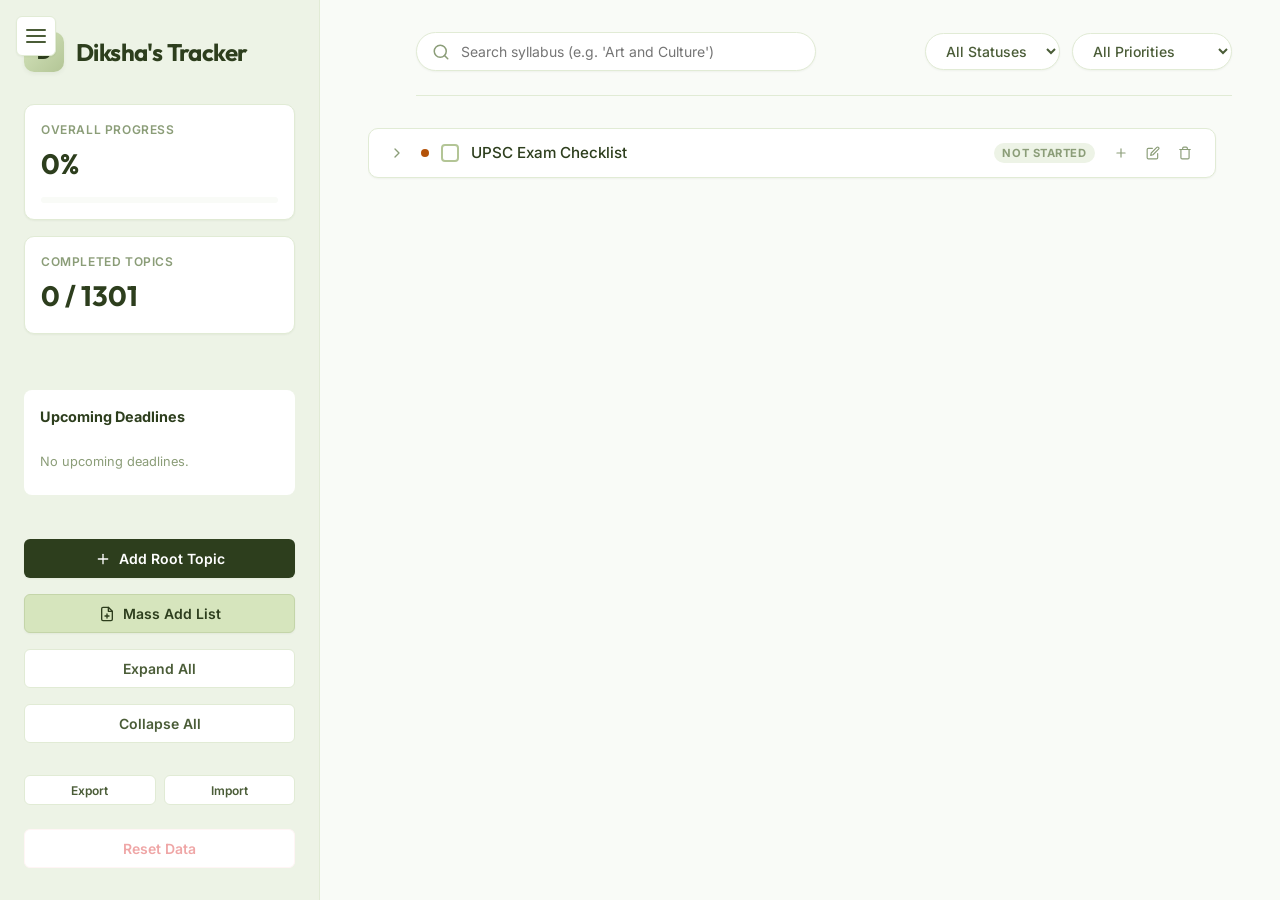
==== index.html @ 2d90a77a "Initial commit: UPSC Syllabus Tracker" ====
<!DOCTYPE html>
<html lang="en">

<head>
  <meta charset="UTF-8">
  <meta name="viewport" content="width=device-width, initial-scale=1.0">
  <title>Diksha's Tracker</title>
  <meta name="description"
    content="A premium, interactive UPSC syllabus checklist and study resource tracker with local storage persistence.">

  <!-- Google Fonts: Inter & Outfit -->
  <link rel="preconnect" href="https://fonts.googleapis.com">
  <link rel="preconnect" href="https://fonts.gstatic.com" crossorigin>
  <link
    href="https://fonts.googleapis.com/css2?family=Inter:wght@300;400;500;600;700&family=Outfit:wght@400;500;600;700;800&display=swap"
    rel="stylesheet">

  <!-- Custom CSS -->
  <link rel="stylesheet" href="style.css">
</head>

<body>

  <!-- Hamburger Menu for Mobile / Toggling Sidebar -->
  <button id="sidebar-toggle" class="sidebar-toggle" aria-label="Toggle Sidebar">
    <svg width="24" height="24" viewBox="0 0 24 24" fill="none" stroke="currentColor" stroke-width="2"
      stroke-linecap="round" stroke-linejoin="round">
      <line x1="3" y1="12" x2="21" y2="12"></line>
      <line x1="3" y1="6" x2="21" y2="6"></line>
      <line x1="3" y1="18" x2="21" y2="18"></line>
    </svg>
  </button>

  <div class="app-container" id="app-container">

    <!-- Left Sidebar: Dashboard & Stats -->
    <aside class="sidebar" id="sidebar">
      <div class="brand">
        <div class="brand-logo">D</div>
        <h1 class="brand-title">Diksha's Tracker</h1>
      </div>

      <div class="stats-container">
        <div class="stat-card">
          <span class="stat-title">Overall Progress</span>
          <span class="stat-value" id="stat-progress">0%</span>
          <div class="stat-progress-bar">
            <div class="stat-progress-fill" id="stat-progress-fill" style="width: 0%;"></div>
          </div>
        </div>

        <div class="stat-card">
          <span class="stat-title">Completed Topics</span>
          <span class="stat-value"><span id="stat-completed">0</span> / <span id="stat-total">0</span></span>
        </div>
      </div>

      <div class="agenda-container" id="agenda-container" style="margin-top: 1.5rem; padding: 1rem; background-color: var(--bg-card); border-radius: 8px; border: 1px solid var(--border-color);">
        <h3 style="font-size: 0.9rem; margin-bottom: 0.75rem; color: var(--text-primary); border-bottom: 1px solid var(--border-color); padding-bottom: 0.25rem;">Upcoming Deadlines</h3>
        <ul id="agenda-list" style="list-style: none; padding: 0; margin: 0; font-size: 0.8rem; color: var(--text-muted);">
          <li style="padding: 0.5rem 0;">No upcoming deadlines.</li>
        </ul>
      </div>

      <div class="sidebar-actions">
        <button class="btn btn-primary" id="btn-add-root-topic" style="margin-bottom: 0.5rem;">
          <svg width="16" height="16" viewBox="0 0 24 24" fill="none" stroke="currentColor" stroke-width="2"
            stroke-linecap="round" stroke-linejoin="round">
            <line x1="12" y1="5" x2="12" y2="19"></line>
            <line x1="5" y1="12" x2="19" y2="12"></line>
          </svg>
          Add Root Topic
        </button>
        <button class="btn btn-primary" id="btn-mass-add"
          style="background-color: var(--primary); border-color: var(--primary-hover); color: var(--text-primary);">
          <svg width="16" height="16" viewBox="0 0 24 24" fill="none" stroke="currentColor" stroke-width="2"
            stroke-linecap="round" stroke-linejoin="round">
            <path d="M14 2H6a2 2 0 0 0-2 2v16a2 2 0 0 0 2 2h12a2 2 0 0 0 2-2V8z"></path>
            <polyline points="14 2 14 8 20 8"></polyline>
            <line x1="12" y1="18" x2="12" y2="12"></line>
            <line x1="9" y1="15" x2="15" y2="15"></line>
          </svg>
          Mass Add List
        </button>
        <button class="btn btn-secondary" id="btn-expand-all" style="margin-top: 0.5rem;">Expand All</button>
        <button class="btn btn-secondary" id="btn-collapse-all" style="margin-top: 0.5rem;">Collapse All</button>
        
        <div style="display: flex; gap: 0.5rem; margin-top: 1.5rem;">
          <button class="btn btn-secondary" id="btn-export-backup" style="flex: 1; padding: 0.4rem; font-size: 0.75rem;" title="Download Backup">Export</button>
          <button class="btn btn-secondary" id="btn-import-backup" style="flex: 1; padding: 0.4rem; font-size: 0.75rem;" title="Upload Backup">Import</button>
          <input type="file" id="import-file-input" accept=".json" style="display: none;">
        </div>

        <button class="btn btn-secondary" id="btn-reset-data"
          style="margin-top: 1rem; color: var(--danger); border-color: var(--danger-light);">Reset Data</button>
      </div>
    </aside>

    <!-- Main Content Area: Filter & Tree -->
    <main class="main-content">
      <header class="top-nav">
        <div class="search-bar">
          <svg width="18" height="18" viewBox="0 0 24 24" fill="none" stroke="currentColor" stroke-width="2"
            stroke-linecap="round" stroke-linejoin="round" style="color: var(--text-muted);">
            <circle cx="11" cy="11" r="8"></circle>
            <line x1="21" y1="21" x2="16.65" y2="16.65"></line>
          </svg>
          <input type="text" id="search-input" placeholder="Search syllabus (e.g. 'Art and Culture')">
        </div>

        <div class="filters">
          <select id="filter-status" class="filter-select">
            <option value="all">All Statuses</option>
            <option value="not-started">Not Started</option>
            <option value="in-progress">In Progress</option>
            <option value="completed">Completed</option>
          </select>

          <select id="filter-priority" class="filter-select">
            <option value="all">All Priorities</option>
            <option value="high">High Priority</option>
            <option value="medium">Medium Priority</option>
            <option value="low">Low Priority</option>
          </select>
        </div>
      </header>

      <div class="tree-container" id="checklist-tree">
        <!-- Javascript will render nodes here -->
      </div>
    </main>
  </div>

  <!-- Dialog for Adding / Editing a Node -->
  <dialog id="node-dialog">
    <h3 class="dialog-title" id="dialog-title">Add Topic</h3>
    <form id="node-form" method="dialog">
      <input type="hidden" id="node-id">
      <input type="hidden" id="node-parent-id">

      <div class="form-group">
        <label for="node-title">Topic Title</label>
        <input type="text" id="node-title" class="form-input" required placeholder="e.g. Ancient Indian History">
      </div>

      <div class="form-group">
        <label for="node-priority">Priority</label>
        <select id="node-priority" class="form-input">
          <option value="low">Low</option>
          <option value="medium" selected>Medium</option>
          <option value="high">High</option>
        </select>
      </div>

      <div class="form-group">
        <label for="node-due-date">Due Date (Optional)</label>
        <input type="date" id="node-due-date" class="form-input">
      </div>

      <div class="form-group">
        <label for="node-notes">Notes (Optional)</label>
        <textarea id="node-notes" class="form-input" rows="3"
          placeholder="Add any study notes or references here..."></textarea>
      </div>

      <div class="dialog-actions">
        <button type="button" class="btn btn-secondary" id="btn-dialog-cancel">Cancel</button>
        <button type="submit" class="btn btn-primary" id="btn-dialog-save">Save Topic</button>
      </div>
    </form>
  </dialog>

  <!-- Mass Add Dialog -->
  <dialog id="mass-add-dialog" style="max-width: 600px; width: 90%;">
    <h3 class="dialog-title">Mass Add Topics & Subtopics</h3>
    <form id="mass-add-form" method="dialog">
      <div
        style="background: rgba(214, 229, 189, 0.3); padding: 1rem; border-radius: 8px; margin-bottom: 1rem; font-size: 0.9rem; line-height: 1.5;">
        <strong>Formatting Rules:</strong>
        <ul style="margin-top: 0.5rem; margin-bottom: 0; padding-left: 1.5rem;">
          <li>Use <strong>spaces or tabs</strong> to indent child topics.</li>
          <li>Topics with the <strong>same indentation</strong> become siblings.</li>
          <li>Topics with <strong>more indentation</strong> become children of the line directly above.</li>
          <li>No colons, commas, or numbers required—just pure indentation.</li>
        </ul>
      </div>
      <div class="form-group">
        <label for="mass-add-parent">Select Parent Topic</label>
        <select id="mass-add-parent" class="form-input">
          <option value="root">-- Add as Top-Level (Main) Topics --</option>
        </select>
      </div>
      <div class="form-group">
        <label for="mass-add-text">Paste List of Topics</label>
        <textarea id="mass-add-text" wrap="off" rows="12" placeholder="Paste your indented list here..." required
          class="form-input" style="font-family: monospace; resize: vertical; white-space: pre;"></textarea>
      </div>
      <div class="dialog-actions">
        <button type="button" class="btn btn-secondary" id="btn-mass-add-cancel">Cancel</button>
        <button type="submit" class="btn btn-primary" id="btn-mass-add-submit">Add to Syllabus</button>
      </div>
    </form>
  </dialog>


  <!-- Confirm Delete Dialog -->
  <dialog id="confirm-delete-dialog">
    <h3 class="dialog-title" style="color: var(--danger);">Confirm Deletion</h3>
    <p style="margin-bottom: 2rem;">Are you sure you want to delete this topic and all its subtopics? This action cannot
      be undone.</p>
    <div class="dialog-actions">
      <button type="button" class="btn btn-secondary" id="btn-confirm-delete-cancel">Cancel</button>
      <button type="button" class="btn btn-primary" id="btn-confirm-delete-yes"
        style="background-color: var(--danger); border-color: var(--danger);">Yes, Delete</button>
    </div>
  </dialog>

  <!-- Confirm Reset Dialog -->
  <dialog id="confirm-reset-dialog">
    <h3 class="dialog-title" style="color: var(--danger);">Reset All Data</h3>
    <p style="margin-bottom: 2rem;">Are you sure you want to reset all progress and restore the default syllabus? This
      action cannot be undone.</p>
    <div class="dialog-actions">
      <button type="button" class="btn btn-secondary" id="btn-confirm-reset-cancel">Cancel</button>
      <button type="button" class="btn btn-primary" id="btn-confirm-reset-yes"
        style="background-color: var(--danger); border-color: var(--danger);">Yes, Reset</button>
    </div>
  </dialog>

  <!-- External Scripts -->
  <script src="data.js"></script>
  <script src="app.js"></script>
</body>

</html>
---- style.css ----
/* CSS Variables for Premium Sage Green Pastel Theme */
:root {
  --bg-darker: #f9fbf7;
  --bg-dark: #edf3e6;
  --bg-card: #ffffff;
  --bg-card-hover: #f5f9f0;
  --border: #e1ebd5;
  --border-focus: #b3c596;
  
  --text-primary: #2d3e1d;
  --text-secondary: #4a5c37;
  --text-muted: #8b9d78;
  
  --primary: #d6e5bd;
  --primary-hover: #c4d5a9;
  --primary-light: #f1f6ea;
  
  --success: #8bbfa1;
  --success-light: #eff7f3;
  --warning: #f1d48b;
  --warning-light: #fdfbf5;
  --danger: #efa6a6;
  --danger-light: #fff5f5;
  
  --priority-high: #b91c1c;
  --priority-medium: #b45309;
  --priority-low: #0369a1;
  
  --shadow-sm: 0 1px 2px 0 rgba(45, 62, 29, 0.05);
  --shadow-md: 0 4px 6px -1px rgba(45, 62, 29, 0.05), 0 2px 4px -1px rgba(45, 62, 29, 0.03);
  --shadow-lg: 0 10px 15px -3px rgba(45, 62, 29, 0.05), 0 4px 6px -2px rgba(45, 62, 29, 0.03);
  --shadow-xl: 0 20px 25px -5px rgba(45, 62, 29, 0.08), 0 10px 10px -5px rgba(45, 62, 29, 0.03);
  
  --radius-sm: 6px;
  --radius-md: 10px;
  --radius-lg: 16px;
  --radius-xl: 24px;
  
  --font-sans: 'Inter', sans-serif;
  --font-title: 'Outfit', sans-serif;
}

/* Basic Resets & Scrollbars */
* {
  box-sizing: border-box;
  margin: 0;
  padding: 0;
}

body {
  font-family: var(--font-sans);
  background-color: var(--bg-darker);
  color: var(--text-primary);
  line-height: 1.5;
  min-height: 100vh;
  overflow-x: hidden;
}

::-webkit-scrollbar {
  width: 8px;
  height: 8px;
}
::-webkit-scrollbar-track {
  background: var(--bg-darker);
}
::-webkit-scrollbar-thumb {
  background: var(--border);
  border-radius: var(--radius-sm);
}
::-webkit-scrollbar-thumb:hover {
  background: var(--text-muted);
}

/* Layout Styling */
.app-container {
  display: grid;
  grid-template-columns: 320px 1fr;
  min-height: 100vh;
  transition: grid-template-columns 0.3s ease;
}

.app-container.sidebar-closed {
  grid-template-columns: 0px 1fr;
}

/* Sidebar / Dashboard Section */
.sidebar {
  background-color: var(--bg-dark);
  border-right: 1px solid var(--border);
  padding: 2rem 1.5rem;
  display: flex;
  flex-direction: column;
  gap: 2rem;
  position: sticky;
  top: 0;
  height: 100vh;
  overflow-y: auto;
  transition: all 0.3s ease;
}

.app-container.sidebar-closed .sidebar {
  padding: 0;
  border-right: none;
  opacity: 0;
  pointer-events: none;
}

.brand {
  display: flex;
  align-items: center;
  gap: 0.75rem;
}

.brand-logo {
  width: 40px;
  height: 40px;
  background: linear-gradient(135deg, var(--primary) 0%, #b3c596 100%);
  border-radius: var(--radius-md);
  display: flex;
  align-items: center;
  justify-content: center;
  font-weight: 800;
  color: #2d3e1d;
  font-size: 1.25rem;
  box-shadow: 0 2px 4px rgba(45, 62, 29, 0.06);
}

.brand-title {
  font-family: var(--font-title);
  font-size: 1.5rem;
  font-weight: 700;
  letter-spacing: -0.025em;
  color: var(--text-primary);
}

.stats-container {
  display: flex;
  flex-direction: column;
  gap: 1rem;
}

.stat-card {
  background-color: var(--bg-card);
  border: 1px solid var(--border);
  border-radius: var(--radius-md);
  padding: 1rem;
  display: flex;
  flex-direction: column;
  gap: 0.25rem;
  position: relative;
  overflow: hidden;
  box-shadow: var(--shadow-sm);
}

.stat-title {
  font-size: 0.75rem;
  font-weight: 600;
  text-transform: uppercase;
  letter-spacing: 0.05em;
  color: var(--text-muted);
}

.stat-value {
  font-family: var(--font-title);
  font-size: 1.75rem;
  font-weight: 700;
  color: var(--text-primary);
}

.stat-progress-bar {
  width: 100%;
  height: 6px;
  background-color: var(--bg-darker);
  border-radius: 3px;
  margin-top: 0.5rem;
  overflow: hidden;
}

.stat-progress-fill {
  height: 100%;
  background: linear-gradient(90deg, #818cf8 0%, #a78bfa 100%);
  width: 0%;
  transition: width 0.6s ease;
}

.sidebar-actions {
  display: flex;
  flex-direction: column;
  gap: 0.5rem;
  margin-top: auto;
}

.btn {
  display: inline-flex;
  align-items: center;
  justify-content: center;
  gap: 0.5rem;
  padding: 0.625rem 1rem;
  font-family: var(--font-sans);
  font-size: 0.875rem;
  font-weight: 600;
  border-radius: var(--radius-sm);
  border: 1px solid transparent;
  cursor: pointer;
  transition: all 0.2s ease;
}

.btn-primary {
  background-color: var(--text-primary);
  color: white;
  box-shadow: var(--shadow-sm);
}
.btn-primary:hover {
  background-color: var(--text-secondary);
}

.btn-secondary {
  background-color: var(--bg-card);
  color: var(--text-secondary);
  border-color: var(--border);
}
.btn-secondary:hover {
  background-color: var(--bg-dark);
  border-color: var(--border-focus);
}

/* Sidebar Toggle (Hamburger) */
.sidebar-toggle {
  position: fixed;
  top: 1rem;
  left: 1rem;
  z-index: 1000;
  background-color: var(--bg-card);
  border: 1px solid var(--border);
  border-radius: var(--radius-sm);
  width: 40px;
  height: 40px;
  display: flex;
  align-items: center;
  justify-content: center;
  cursor: pointer;
  color: var(--text-secondary);
  box-shadow: var(--shadow-sm);
  transition: all 0.2s ease;
}

.sidebar-toggle:hover {
  background-color: var(--bg-dark);
  border-color: var(--border-focus);
}

/* Main Content Area */
.main-content {
  padding: 2rem 3rem;
  display: flex;
  flex-direction: column;
  gap: 2rem;
  height: 100vh;
  overflow: hidden; /* Tree will scroll internally */
}

/* Top Navigation (Search & Filters) */
.top-nav {
  display: flex;
  align-items: center;
  justify-content: space-between;
  gap: 1rem;
  padding-bottom: 1.5rem;
  border-bottom: 1px solid var(--border);
  margin-left: 3rem; /* Leave space for hamburger */
}

.search-bar {
  position: relative;
  flex: 1;
  max-width: 400px;
}
.search-bar svg {
  position: absolute;
  left: 1rem;
  top: 50%;
  transform: translateY(-50%);
}
.search-bar input {
  width: 100%;
  padding: 0.625rem 1rem 0.625rem 2.75rem;
  border-radius: var(--radius-xl);
  border: 1px solid var(--border);
  background-color: var(--bg-card);
  font-family: var(--font-sans);
  font-size: 0.875rem;
  color: var(--text-primary);
  outline: none;
  transition: all 0.2s ease;
  box-shadow: var(--shadow-sm);
}
.search-bar input:focus {
  border-color: var(--border-focus);
  box-shadow: 0 0 0 3px rgba(214, 229, 189, 0.3);
}

.filters {
  display: flex;
  gap: 0.75rem;
}
.filter-select {
  padding: 0.5rem 1rem;
  border-radius: var(--radius-xl);
  border: 1px solid var(--border);
  background-color: var(--bg-card);
  font-family: var(--font-sans);
  font-size: 0.875rem;
  font-weight: 500;
  color: var(--text-secondary);
  outline: none;
  cursor: pointer;
  box-shadow: var(--shadow-sm);
}
.filter-select:focus {
  border-color: var(--border-focus);
}

/* Tree Container */
.tree-container {
  flex: 1;
  overflow-y: auto;
  padding-right: 1rem;
  padding-bottom: 3rem;
}

/* Node Styling */
.node {
  margin-bottom: 0.25rem;
  position: relative;
}

.node-content {
  display: flex;
  align-items: center;
  gap: 0.75rem;
  padding: 0.625rem 1rem;
  background-color: var(--bg-card);
  border: 1px solid var(--border);
  border-radius: var(--radius-md);
  transition: all 0.2s ease;
  box-shadow: var(--shadow-sm);
  cursor: pointer;
}

.node-content:hover {
  background-color: var(--bg-card-hover);
  border-color: var(--border-focus);
  transform: translateX(2px);
  position: relative;
  z-index: 50;
}

/* Drag Styling (If implemented later) */
.node-content.drag-over {
  border: 2px dashed var(--primary);
  background-color: var(--primary-light);
}

.node-toggle {
  width: 24px;
  height: 24px;
  display: flex;
  align-items: center;
  justify-content: center;
  cursor: pointer;
  color: var(--text-muted);
  border-radius: 4px;
  transition: all 0.2s ease;
}
.node-toggle:hover {
  background-color: var(--bg-dark);
  color: var(--text-primary);
}
.node-toggle.expanded svg {
  transform: rotate(90deg);
}
.node-toggle.hidden {
  visibility: hidden;
}

.node-info {
  flex: 1;
  display: flex;
  align-items: center;
  gap: 0.75rem;
  min-width: 0; /* allows text truncation */
}

.node-title-group {
  display: flex;
  flex-direction: column;
  gap: 0.25rem;
}

.node-title {
  font-weight: 500;
  font-size: 0.95rem;
  color: var(--text-primary);
  white-space: normal;
  word-break: break-word;
  overflow-wrap: break-word;
}

.node-meta-row {
  display: flex;
  gap: 0.75rem;
  align-items: center;
}

.node-meta {
  font-size: 0.75rem;
  color: var(--text-muted);
  display: inline-flex;
  align-items: center;
  padding: 2px 6px;
  background: rgba(255, 255, 255, 0.05);
  border-radius: 4px;
  border: 1px solid var(--border-color);
  cursor: help;
}

.node-meta.due-date {
  color: var(--secondary);
}

.node-meta.notes-icon {
  color: var(--primary);
  position: relative;
}

.node-meta.notes-icon:hover::after {
  content: attr(data-tooltip);
  position: absolute;
  top: 100%;
  left: 0;
  margin-top: 8px;
  background-color: #222;
  color: #fff;
  padding: 8px 12px;
  border-radius: 6px;
  font-size: 0.8rem;
  white-space: pre-wrap;
  width: max-content;
  max-width: 250px;
  z-index: 1000;
  box-shadow: 0 4px 12px rgba(0,0,0,0.5);
  border: 1px solid #444;
  pointer-events: none;
}

.status-badge {
  font-size: 0.7rem;
  font-weight: 700;
  text-transform: uppercase;
  padding: 0.2rem 0.5rem;
  border-radius: 12px;
  letter-spacing: 0.05em;
  white-space: nowrap;
}

.status-select {
  appearance: none;
  -webkit-appearance: none;
  border: none;
  cursor: pointer;
  outline: none;
  text-align: center;
  font-family: var(--font-sans);
}

.node-checkbox {
  appearance: none;
  -webkit-appearance: none;
  width: 18px;
  height: 18px;
  border: 2px solid var(--border-focus);
  border-radius: 4px;
  background-color: var(--bg-card);
  cursor: pointer;
  display: flex;
  align-items: center;
  justify-content: center;
  transition: all 0.2s ease;
  flex-shrink: 0;
}
.node-checkbox:checked {
  background-color: var(--success);
  border-color: var(--success);
}
.node-checkbox:checked::after {
  content: '';
  width: 4px;
  height: 8px;
  border: solid white;
  border-width: 0 2px 2px 0;
  transform: rotate(45deg);
  margin-bottom: 2px;
}

.status-not-started {
  background-color: var(--bg-dark);
  color: var(--text-muted);
}
.status-in-progress {
  background-color: var(--warning-light);
  color: var(--warning);
  border: 1px solid #fde68a;
}
.status-completed {
  background-color: var(--success-light);
  color: var(--success);
  border: 1px solid #a7f3d0;
}

.priority-indicator {
  width: 8px;
  height: 8px;
  border-radius: 50%;
  flex-shrink: 0;
}
.priority-high { background-color: var(--priority-high); }
.priority-medium { background-color: var(--priority-medium); }
.priority-low { background-color: var(--priority-low); }

/* Node Controls (Actions) */
.node-controls {
  display: flex;
  align-items: center;
  gap: 0.25rem;
  transition: all 0.2s ease;
}

.control-btn {
  background: none;
  border: none;
  cursor: pointer;
  color: var(--text-muted);
  display: flex;
  align-items: center;
  justify-content: center;
  width: 28px;
  height: 28px;
  border-radius: var(--radius-sm);
  transition: all 0.15s ease;
}

.control-btn:hover {
  background-color: var(--bg-dark);
  color: var(--text-primary);
}

.control-btn.btn-delete:hover {
  background-color: var(--danger-light);
  color: var(--danger);
}

/* Subtopics Container */
.node-children {
  margin-left: 1.75rem;
  border-left: 1px dashed var(--border);
  padding-left: 1rem;
  margin-top: 0.5rem;
  display: flex;
  flex-direction: column;
  gap: 0.25rem;
}
.node-children.collapsed {
  display: none;
}

/* Dialogs / Modals */
dialog {
  margin: auto;
  padding: 2rem;
  border: none;
  border-radius: var(--radius-lg);
  box-shadow: var(--shadow-xl);
  background-color: var(--bg-card);
  width: 90%;
  max-width: 450px;
  color: var(--text-primary);
}
dialog::backdrop {
  background-color: rgba(45, 62, 29, 0.4);
  backdrop-filter: blur(4px);
}

.dialog-title {
  font-family: var(--font-title);
  font-size: 1.25rem;
  margin-bottom: 1.5rem;
  color: var(--text-primary);
}

.form-group {
  display: flex;
  flex-direction: column;
  gap: 0.5rem;
  margin-bottom: 1.25rem;
}
.form-group label {
  font-size: 0.875rem;
  font-weight: 600;
  color: var(--text-secondary);
}
.form-input {
  padding: 0.625rem;
  border: 1px solid var(--border);
  border-radius: var(--radius-sm);
  font-family: var(--font-sans);
  font-size: 0.875rem;
  background-color: var(--bg-darker);
  color: var(--text-primary);
  outline: none;
}
.form-input:focus {
  border-color: var(--border-focus);
}

.dialog-actions {
  display: flex;
  justify-content: flex-end;
  gap: 0.75rem;
  margin-top: 2rem;
}

/* Responsive adjustments */
@media (max-width: 768px) {
  .app-container {
    display: block;
  }
  .app-container.sidebar-closed {
    display: block;
  }
  .sidebar {
    position: fixed;
    z-index: 100;
    width: 280px;
    transform: translateX(-100%);
  }
  .app-container:not(.sidebar-closed) .sidebar {
    transform: translateX(0);
    box-shadow: var(--shadow-xl);
  }
  .main-content {
    padding: 1rem;
    padding-top: 4rem; /* Give space for fixed hamburger menu */
  }
  .top-nav {
    flex-direction: column;
    align-items: stretch; /* Stretch children */
    margin-left: 0;
    gap: 1rem;
    position: static; /* Remove sticky top to prevent overlap issues on mobile scroll */
  }
  .search-bar {
    max-width: 100%;
    width: 100%;
  }
  .filters {
    flex-wrap: wrap;
    width: 100%;
  }
  .filter-select {
    flex: 1 1 auto;
  }
  
  /* Tree Row Adjustments */
  .node-content {
    flex-wrap: wrap;
    padding: 0.75rem;
  }
  .node-info {
    flex: 1 1 calc(100% - 50px);
    min-width: 100px;
  }
  .status-badge {
    margin-top: 0.5rem;
    margin-left: 2rem; /* Align underneath text */
    flex: 1 1 auto;
  }
  .node-controls {
    margin-top: 0.5rem;
    margin-left: auto;
  }
  
  /* Make dialogs full width on mobile */
  dialog {
    width: 95%;
    max-width: none;
    margin: auto;
    padding: 1.5rem;
  }
}
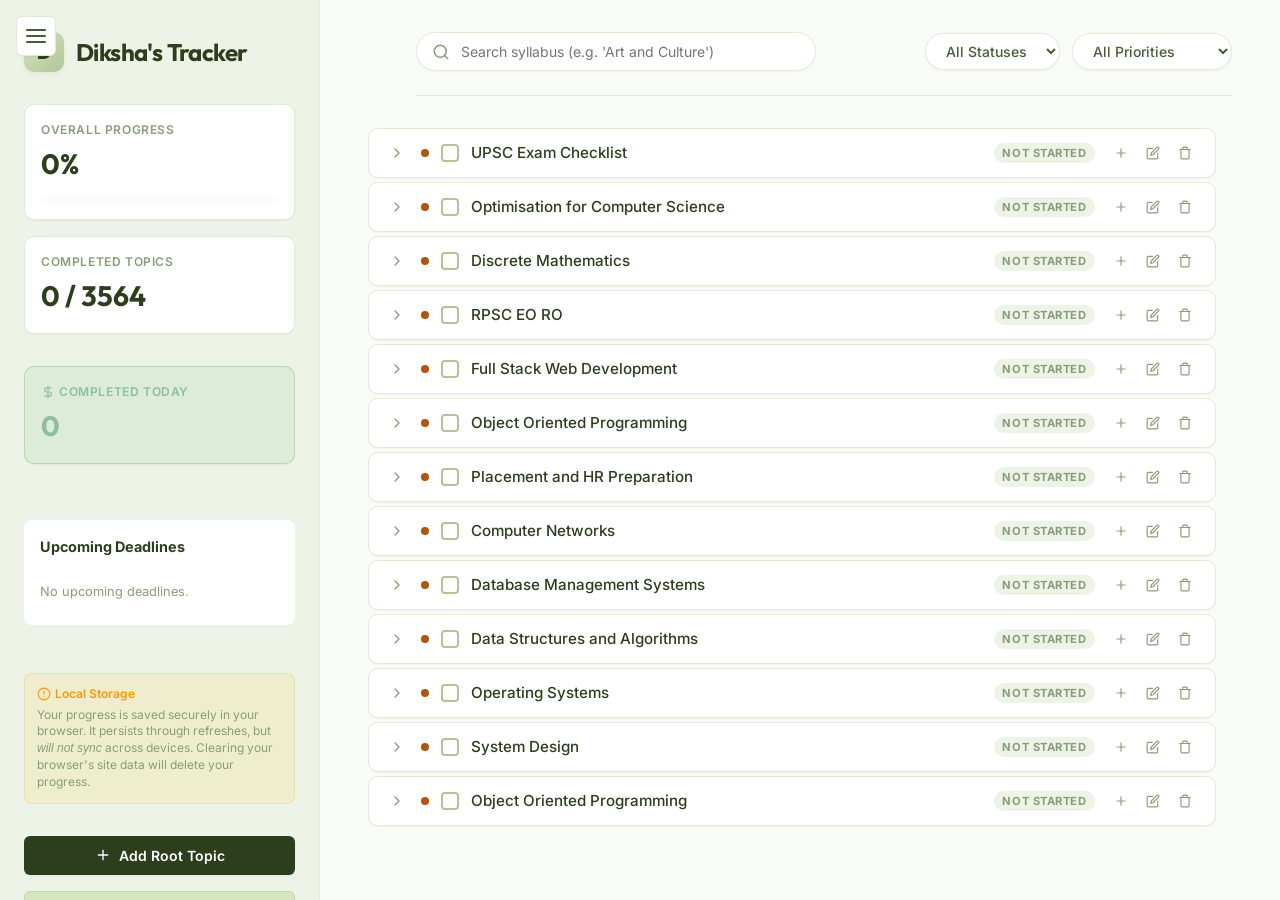
==== commit dfa8c43a: "TOPICS ADDED" ====
--- a/index.html
+++ b/index.html
@@ -53,6 +53,16 @@
           <span class="stat-title">Completed Topics</span>
           <span class="stat-value"><span id="stat-completed">0</span> / <span id="stat-total">0</span></span>
         </div>
+
+        <div class="stat-card" style="margin-top: 1rem; background: rgba(76, 175, 80, 0.1); border-color: rgba(76, 175, 80, 0.3);">
+          <span class="stat-title" style="color: var(--success); display: flex; align-items: center;">
+            <svg width="14" height="14" viewBox="0 0 24 24" fill="none" stroke="currentColor" stroke-width="2" stroke-linecap="round" stroke-linejoin="round" style="margin-right: 4px;">
+              <path d="M12 2v20M17 5H9.5a3.5 3.5 0 0 0 0 7h5a3.5 3.5 0 0 1 0 7H6"></path>
+            </svg>
+            Completed Today
+          </span>
+          <span class="stat-value" id="stat-daily-streak" style="color: var(--success);">0</span>
+        </div>
       </div>
 
       <div class="agenda-container" id="agenda-container" style="margin-top: 1.5rem; padding: 1rem; background-color: var(--bg-card); border-radius: 8px; border: 1px solid var(--border-color);">
@@ -60,6 +70,18 @@
         <ul id="agenda-list" style="list-style: none; padding: 0; margin: 0; font-size: 0.8rem; color: var(--text-muted);">
           <li style="padding: 0.5rem 0;">No upcoming deadlines.</li>
         </ul>
+      </div>
+
+      <div style="margin-top: 1rem; padding: 0.75rem; background-color: rgba(255, 193, 7, 0.1); border: 1px solid rgba(255, 193, 7, 0.3); border-radius: 8px; font-size: 0.75rem; color: var(--text-muted); line-height: 1.4;">
+        <div style="display: flex; align-items: center; margin-bottom: 0.25rem; color: #ff9800; font-weight: 600;">
+          <svg width="14" height="14" viewBox="0 0 24 24" fill="none" stroke="currentColor" stroke-width="2" stroke-linecap="round" stroke-linejoin="round" style="margin-right: 4px;">
+            <circle cx="12" cy="12" r="10"></circle>
+            <line x1="12" y1="8" x2="12" y2="12"></line>
+            <line x1="12" y1="16" x2="12.01" y2="16"></line>
+          </svg>
+          Local Storage
+        </div>
+        Your progress is saved securely in your browser. It persists through refreshes, but <em>will not sync</em> across devices. Clearing your browser's site data will delete your progress.
       </div>
 
       <div class="sidebar-actions">
@@ -82,6 +104,13 @@
           </svg>
           Mass Add List
         </button>
+        <button class="btn btn-secondary" id="btn-mass-delete" style="margin-top: 0.5rem; color: var(--danger); border-color: var(--danger-light);">
+          <svg width="16" height="16" viewBox="0 0 24 24" fill="none" stroke="currentColor" stroke-width="2" stroke-linecap="round" stroke-linejoin="round">
+            <polyline points="3 6 5 6 21 6"></polyline>
+            <path d="M19 6v14a2 2 0 0 1-2 2H7a2 2 0 0 1-2-2V6m3 0V4a2 2 0 0 1 2-2h4a2 2 0 0 1 2 2v2"></path>
+          </svg>
+          Mass Delete
+        </button>
         <button class="btn btn-secondary" id="btn-expand-all" style="margin-top: 0.5rem;">Expand All</button>
         <button class="btn btn-secondary" id="btn-collapse-all" style="margin-top: 0.5rem;">Collapse All</button>
         
@@ -125,8 +154,10 @@
         </div>
       </header>
 
-      <div class="tree-container" id="checklist-tree">
-        <!-- Javascript will render nodes here -->
+      <div class="tree-scroll-wrapper">
+        <div class="tree-container" id="checklist-tree">
+          <!-- Javascript will render nodes here -->
+        </div>
       </div>
     </main>
   </div>
@@ -227,6 +258,32 @@
     </div>
   </dialog>
 
+  <!-- Mass Delete Dialog -->
+  <dialog id="mass-delete-dialog" style="max-width: 600px; width: 90%;">
+    <h3 class="dialog-title" style="color: var(--danger);">Mass Delete Topics</h3>
+    <form id="mass-delete-form" method="dialog">
+      <div style="background: rgba(244, 67, 54, 0.1); padding: 1rem; border-radius: 8px; margin-bottom: 1rem; font-size: 0.9rem; line-height: 1.5; color: var(--text-primary);">
+        <strong>Warning:</strong> Deleting a topic will also permanently delete all of its subtopics.
+      </div>
+      
+      <div class="form-group" style="display: flex; gap: 0.5rem; margin-bottom: 1rem;">
+        <input type="text" id="mass-delete-search" class="form-input" placeholder="Search topics to delete..." style="flex: 1;">
+        <button type="button" class="btn btn-secondary" id="btn-mass-delete-toggle-all">Select All</button>
+      </div>
+
+      <div class="form-group">
+        <div id="mass-delete-list" style="max-height: 50vh; overflow-y: auto; border: 1px solid var(--border-color); border-radius: 8px; padding: 0.5rem; background: var(--bg-main);">
+          <!-- JavaScript will populate checkboxes here -->
+        </div>
+      </div>
+
+      <div class="dialog-actions">
+        <button type="button" class="btn btn-secondary" id="btn-mass-delete-cancel">Cancel</button>
+        <button type="submit" class="btn btn-primary" id="btn-mass-delete-confirm" style="background-color: var(--danger); border-color: var(--danger); color: white;">Delete Selected</button>
+      </div>
+    </form>
+  </dialog>
+
   <!-- External Scripts -->
   <script src="data.js"></script>
   <script src="app.js"></script>
--- a/style.css
+++ b/style.css
@@ -6,36 +6,36 @@
   --bg-card-hover: #f5f9f0;
   --border: #e1ebd5;
   --border-focus: #b3c596;
-  
+
   --text-primary: #2d3e1d;
   --text-secondary: #4a5c37;
   --text-muted: #8b9d78;
-  
+
   --primary: #d6e5bd;
   --primary-hover: #c4d5a9;
   --primary-light: #f1f6ea;
-  
+
   --success: #8bbfa1;
   --success-light: #eff7f3;
   --warning: #f1d48b;
   --warning-light: #fdfbf5;
   --danger: #efa6a6;
   --danger-light: #fff5f5;
-  
+
   --priority-high: #b91c1c;
   --priority-medium: #b45309;
   --priority-low: #0369a1;
-  
+
   --shadow-sm: 0 1px 2px 0 rgba(45, 62, 29, 0.05);
   --shadow-md: 0 4px 6px -1px rgba(45, 62, 29, 0.05), 0 2px 4px -1px rgba(45, 62, 29, 0.03);
   --shadow-lg: 0 10px 15px -3px rgba(45, 62, 29, 0.05), 0 4px 6px -2px rgba(45, 62, 29, 0.03);
   --shadow-xl: 0 20px 25px -5px rgba(45, 62, 29, 0.08), 0 10px 10px -5px rgba(45, 62, 29, 0.03);
-  
+
   --radius-sm: 6px;
   --radius-md: 10px;
   --radius-lg: 16px;
   --radius-xl: 24px;
-  
+
   --font-sans: 'Inter', sans-serif;
   --font-title: 'Outfit', sans-serif;
 }
@@ -60,13 +60,16 @@
   width: 8px;
   height: 8px;
 }
+
 ::-webkit-scrollbar-track {
   background: var(--bg-darker);
 }
+
 ::-webkit-scrollbar-thumb {
   background: var(--border);
   border-radius: var(--radius-sm);
 }
+
 ::-webkit-scrollbar-thumb:hover {
   background: var(--text-muted);
 }
@@ -210,6 +213,7 @@
   color: white;
   box-shadow: var(--shadow-sm);
 }
+
 .btn-primary:hover {
   background-color: var(--text-secondary);
 }
@@ -219,6 +223,7 @@
   color: var(--text-secondary);
   border-color: var(--border);
 }
+
 .btn-secondary:hover {
   background-color: var(--bg-dark);
   border-color: var(--border-focus);
@@ -256,7 +261,8 @@
   flex-direction: column;
   gap: 2rem;
   height: 100vh;
-  overflow: hidden; /* Tree will scroll internally */
+  overflow: hidden;
+  /* Tree will scroll internally */
 }
 
 /* Top Navigation (Search & Filters) */
@@ -267,7 +273,8 @@
   gap: 1rem;
   padding-bottom: 1.5rem;
   border-bottom: 1px solid var(--border);
-  margin-left: 3rem; /* Leave space for hamburger */
+  margin-left: 3rem;
+  /* Leave space for hamburger */
 }
 
 .search-bar {
@@ -275,12 +282,14 @@
   flex: 1;
   max-width: 400px;
 }
+
 .search-bar svg {
   position: absolute;
   left: 1rem;
   top: 50%;
   transform: translateY(-50%);
 }
+
 .search-bar input {
   width: 100%;
   padding: 0.625rem 1rem 0.625rem 2.75rem;
@@ -294,6 +303,7 @@
   transition: all 0.2s ease;
   box-shadow: var(--shadow-sm);
 }
+
 .search-bar input:focus {
   border-color: var(--border-focus);
   box-shadow: 0 0 0 3px rgba(214, 229, 189, 0.3);
@@ -303,6 +313,7 @@
   display: flex;
   gap: 0.75rem;
 }
+
 .filter-select {
   padding: 0.5rem 1rem;
   border-radius: var(--radius-xl);
@@ -316,16 +327,26 @@
   cursor: pointer;
   box-shadow: var(--shadow-sm);
 }
+
 .filter-select:focus {
   border-color: var(--border-focus);
 }
 
-/* Tree Container */
-.tree-container {
+/* Tree Container Wrapper (Handles Scrolling) */
+.tree-scroll-wrapper {
   flex: 1;
   overflow-y: auto;
+  overflow-x: auto;
+  -webkit-overflow-scrolling: touch;
+}
+
+/* Inner Tree Container (Handles Width Expansion) */
+.tree-container {
   padding-right: 1rem;
   padding-bottom: 3rem;
+  min-width: 100%;
+  width: max-content;
+  max-width: 1000px;
 }
 
 /* Node Styling */
@@ -372,13 +393,16 @@
   border-radius: 4px;
   transition: all 0.2s ease;
 }
+
 .node-toggle:hover {
   background-color: var(--bg-dark);
   color: var(--text-primary);
 }
+
 .node-toggle.expanded svg {
   transform: rotate(90deg);
 }
+
 .node-toggle.hidden {
   visibility: hidden;
 }
@@ -388,7 +412,8 @@
   display: flex;
   align-items: center;
   gap: 0.75rem;
-  min-width: 0; /* allows text truncation */
+  min-width: 0;
+  /* allows text truncation */
 }
 
 .node-title-group {
@@ -448,7 +473,7 @@
   width: max-content;
   max-width: 250px;
   z-index: 1000;
-  box-shadow: 0 4px 12px rgba(0,0,0,0.5);
+  box-shadow: 0 4px 12px rgba(0, 0, 0, 0.5);
   border: 1px solid #444;
   pointer-events: none;
 }
@@ -488,10 +513,12 @@
   transition: all 0.2s ease;
   flex-shrink: 0;
 }
+
 .node-checkbox:checked {
   background-color: var(--success);
   border-color: var(--success);
 }
+
 .node-checkbox:checked::after {
   content: '';
   width: 4px;
@@ -506,11 +533,13 @@
   background-color: var(--bg-dark);
   color: var(--text-muted);
 }
+
 .status-in-progress {
   background-color: var(--warning-light);
   color: var(--warning);
   border: 1px solid #fde68a;
 }
+
 .status-completed {
   background-color: var(--success-light);
   color: var(--success);
@@ -523,9 +552,18 @@
   border-radius: 50%;
   flex-shrink: 0;
 }
-.priority-high { background-color: var(--priority-high); }
-.priority-medium { background-color: var(--priority-medium); }
-.priority-low { background-color: var(--priority-low); }
+
+.priority-high {
+  background-color: var(--priority-high);
+}
+
+.priority-medium {
+  background-color: var(--priority-medium);
+}
+
+.priority-low {
+  background-color: var(--priority-low);
+}
 
 /* Node Controls (Actions) */
 .node-controls {
@@ -569,6 +607,7 @@
   flex-direction: column;
   gap: 0.25rem;
 }
+
 .node-children.collapsed {
   display: none;
 }
@@ -585,6 +624,7 @@
   max-width: 450px;
   color: var(--text-primary);
 }
+
 dialog::backdrop {
   background-color: rgba(45, 62, 29, 0.4);
   backdrop-filter: blur(4px);
@@ -603,11 +643,13 @@
   gap: 0.5rem;
   margin-bottom: 1.25rem;
 }
+
 .form-group label {
   font-size: 0.875rem;
   font-weight: 600;
   color: var(--text-secondary);
 }
+
 .form-input {
   padding: 0.625rem;
   border: 1px solid var(--border);
@@ -618,6 +660,7 @@
   color: var(--text-primary);
   outline: none;
 }
+
 .form-input:focus {
   border-color: var(--border-focus);
 }
@@ -634,61 +677,76 @@
   .app-container {
     display: block;
   }
+
   .app-container.sidebar-closed {
     display: block;
   }
+
   .sidebar {
     position: fixed;
     z-index: 100;
     width: 280px;
     transform: translateX(-100%);
   }
+
   .app-container:not(.sidebar-closed) .sidebar {
     transform: translateX(0);
     box-shadow: var(--shadow-xl);
   }
+
   .main-content {
     padding: 1rem;
-    padding-top: 4rem; /* Give space for fixed hamburger menu */
-  }
+    padding-top: 4rem;
+    /* Give space for fixed hamburger menu */
+  }
+
   .top-nav {
     flex-direction: column;
-    align-items: stretch; /* Stretch children */
+    align-items: stretch;
+    /* Stretch children */
     margin-left: 0;
     gap: 1rem;
-    position: static; /* Remove sticky top to prevent overlap issues on mobile scroll */
-  }
+    position: static;
+    /* Remove sticky top to prevent overlap issues on mobile scroll */
+  }
+
   .search-bar {
     max-width: 100%;
     width: 100%;
   }
+
   .filters {
     flex-wrap: wrap;
     width: 100%;
   }
+
   .filter-select {
     flex: 1 1 auto;
   }
-  
+
   /* Tree Row Adjustments */
   .node-content {
     flex-wrap: wrap;
     padding: 0.75rem;
   }
+
   .node-info {
     flex: 1 1 calc(100% - 50px);
     min-width: 100px;
   }
+
   .status-badge {
     margin-top: 0.5rem;
-    margin-left: 2rem; /* Align underneath text */
+    margin-left: 2rem;
+    /* Align underneath text */
     flex: 1 1 auto;
   }
+
   .node-controls {
     margin-top: 0.5rem;
     margin-left: auto;
   }
-  
+
   /* Make dialogs full width on mobile */
   dialog {
     width: 95%;
@@ -697,3 +755,4 @@
     padding: 1.5rem;
   }
 }
+
